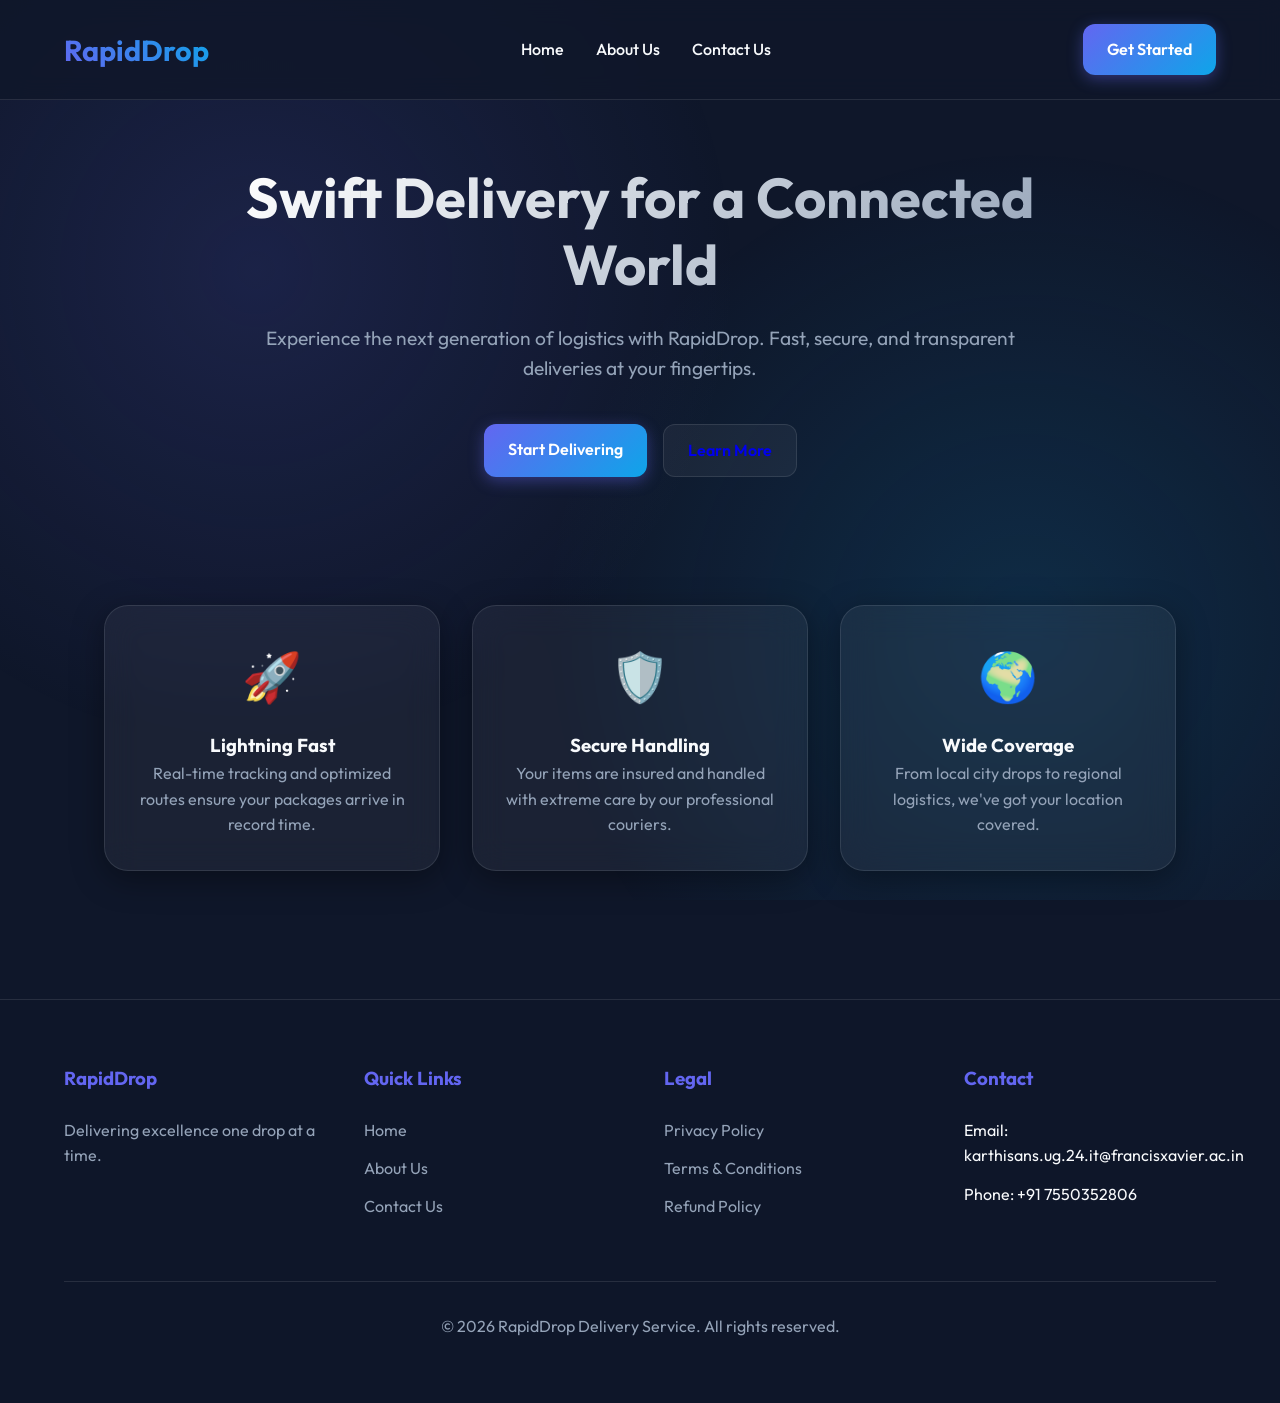
==== index.html @ e4d5ed43 "Initial commit" ====
<!DOCTYPE html>
<html lang="en">
<head>
    <meta charset="UTF-8">
    <meta name="viewport" content="width=device-width, initial-scale=1.0">
    <title>RapidDrop | Premium Delivery Service</title>
    <meta name="description" content="RapidDrop - Fast, secure, and reliable delivery service for your business and personal needs.">
    <link rel="stylesheet" href="style.css">
</head>
<body>
    <nav>
        <a href="index.html" class="logo">RapidDrop</a>
        <div class="nav-links">
            <a href="index.html">Home</a>
            <a href="about.html">About Us</a>
            <a href="contact.html">Contact Us</a>
        </div>
        <a href="contact.html" class="btn btn-primary">Get Started</a>
    </nav>

    <header class="container">
        <div class="header-content" style="text-align: center; max-width: 800px; margin: 0 auto;">
            <h1 style="background: linear-gradient(135deg, #fff 0%, #94a3b8 100%); -webkit-background-clip: text; -webkit-text-fill-color: transparent;">Swift Delivery for a Connected World</h1>
            <p style="font-size: 1.2rem; color: var(--text-muted); margin-bottom: 2.5rem;">Experience the next generation of logistics with RapidDrop. Fast, secure, and transparent deliveries at your fingertips.</p>
            <div style="display: flex; gap: 1rem; justify-content: center;">
                <a href="contact.html" class="btn btn-primary">Start Delivering</a>
                <a href="about.html" class="btn" style="border: 1px solid var(--glass-border); background: var(--glass);">Learn More</a>
            </div>
        </div>
    </header>

    <section class="container">
        <div style="display: grid; grid-template-columns: repeat(auto-fit, minmax(300px, 1fr)); gap: 2rem;">
            <div class="glass-card" style="padding: 2rem; text-align: center;">
                <div style="font-size: 3rem; margin-bottom: 1rem;">🚀</div>
                <h3>Lightning Fast</h3>
                <p style="color: var(--text-muted);">Real-time tracking and optimized routes ensure your packages arrive in record time.</p>
            </div>
            <div class="glass-card" style="padding: 2rem; text-align: center;">
                <div style="font-size: 3rem; margin-bottom: 1rem;">🛡️</div>
                <h3>Secure Handling</h3>
                <p style="color: var(--text-muted);">Your items are insured and handled with extreme care by our professional couriers.</p>
            </div>
            <div class="glass-card" style="padding: 2rem; text-align: center;">
                <div style="font-size: 3rem; margin-bottom: 1rem;">🌍</div>
                <h3>Wide Coverage</h3>
                <p style="color: var(--text-muted);">From local city drops to regional logistics, we've got your location covered.</p>
            </div>
        </div>
    </section>

    <footer class="footer">
        <div class="footer-content">
            <div class="footer-section">
                <h3>RapidDrop</h3>
                <p style="color: var(--text-muted);">Delivering excellence one drop at a time.</p>
            </div>
            <div class="footer-section">
                <h3>Quick Links</h3>
                <ul>
                    <li><a href="index.html">Home</a></li>
                    <li><a href="about.html">About Us</a></li>
                    <li><a href="contact.html">Contact Us</a></li>
                </ul>
            </div>
            <div class="footer-section">
                <h3>Legal</h3>
                <ul>
                    <li><a href="privacy-policy.html">Privacy Policy</a></li>
                    <li><a href="terms-and-conditions.html">Terms & Conditions</a></li>
                    <li><a href="refund-policy.html">Refund Policy</a></li>
                </ul>
            </div>
            <div class="footer-section">
                <h3>Contact</h3>
                <ul>
                    <li>Email: karthisans.ug.24.it@francisxavier.ac.in</li>
                    <li>Phone: +91 7550352806</li>
                </ul>
            </div>
        </div>
        <div class="footer-bottom">
            <p>&copy; 2026 RapidDrop Delivery Service. All rights reserved.</p>
        </div>
    </footer>
</body>
</html>
---- style.css ----
@import url('https://fonts.googleapis.com/css2?family=Outfit:wght@300;400;600;700&display=swap');

:root {
    --primary: #6366f1;
    --primary-hover: #4f46e5;
    --secondary: #0ea5e9;
    --background: #0f172a;
    --surface: rgba(30, 41, 59, 0.7);
    --text: #f8fafc;
    --text-muted: #94a3b8;
    --glass: rgba(255, 255, 255, 0.05);
    --glass-border: rgba(255, 255, 255, 0.1);
    --accent: #f43f5e;
    --success: #10b981;
    --card-shadow: 0 8px 32px 0 rgba(0, 0, 0, 0.37);
}

* {
    margin: 0;
    padding: 0;
    box-sizing: border-box;
}

body {
    font-family: 'Outfit', sans-serif;
    background-color: var(--background);
    color: var(--text);
    line-height: 1.6;
    overflow-x: hidden;
    min-height: 100vh;
}

/* Glassmorphism background */
body::before {
    content: "";
    position: fixed;
    top: 0;
    left: 0;
    width: 100%;
    height: 100%;
    background: 
        radial-gradient(circle at 20% 30%, rgba(99, 102, 241, 0.15) 0%, transparent 40%),
        radial-gradient(circle at 80% 70%, rgba(14, 165, 233, 0.15) 0%, transparent 40%);
    z-index: -1;
}

nav {
    position: sticky;
    top: 0;
    width: 100%;
    padding: 1.5rem 5%;
    display: flex;
    justify-content: space-between;
    align-items: center;
    background: rgba(15, 23, 42, 0.8);
    backdrop-filter: blur(12px);
    -webkit-backdrop-filter: blur(12px);
    border-bottom: 1px solid var(--glass-border);
    z-index: 1000;
}

.logo {
    font-size: 1.8rem;
    font-weight: 700;
    background: linear-gradient(45deg, var(--primary), var(--secondary));
    -webkit-background-clip: text;
    -webkit-text-fill-color: transparent;
    text-decoration: none;
}

.nav-links {
    display: flex;
    gap: 2rem;
}

.nav-links a {
    color: var(--text);
    text-decoration: none;
    font-weight: 500;
    transition: color 0.3s ease;
}

.nav-links a:hover {
    color: var(--primary);
}

.btn {
    padding: 0.8rem 1.5rem;
    border-radius: 12px;
    font-weight: 600;
    cursor: pointer;
    transition: all 0.3s ease;
    text-decoration: none;
    display: inline-block;
}

.btn-primary {
    background: linear-gradient(135deg, var(--primary), var(--secondary));
    color: white;
    border: none;
    box-shadow: 0 4px 15px rgba(99, 102, 241, 0.4);
}

.btn-primary:hover {
    transform: translateY(-2px);
    box-shadow: 0 6px 20px rgba(99, 102, 241, 0.6);
}

.container {
    max-width: 1200px;
    margin: 0 auto;
    padding: 4rem 5%;
}

.glass-card {
    background: var(--glass);
    backdrop-filter: blur(16px);
    -webkit-backdrop-filter: blur(16px);
    border: 1px solid var(--glass-border);
    border-radius: 24px;
    padding: 3rem;
    box-shadow: var(--card-shadow);
}

h1 {
    font-size: 3.5rem;
    margin-bottom: 1.5rem;
    line-height: 1.2;
}

.footer {
    background: rgba(15, 23, 42, 0.95);
    padding: 4rem 5%;
    border-top: 1px solid var(--glass-border);
    margin-top: 4rem;
}

.footer-content {
    max-width: 1200px;
    margin: 0 auto;
    display: grid;
    grid-template-columns: repeat(auto-fit, minmax(200px, 1fr));
    gap: 3rem;
}

.footer-section h3 {
    margin-bottom: 1.5rem;
    color: var(--primary);
}

.footer-section ul {
    list-style: none;
}

.footer-section ul li {
    margin-bottom: 0.8rem;
}

.footer-section a {
    color: var(--text-muted);
    text-decoration: none;
    transition: color 0.3s ease;
}

.footer-section a:hover {
    color: var(--text);
}

.footer-bottom {
    text-align: center;
    margin-top: 3rem;
    padding-top: 2rem;
    border-top: 1px solid var(--glass-border);
    color: var(--text-muted);
}

.legal-content {
    max-width: 800px;
    margin: 0 auto;
}

.legal-content h2 {
    margin: 2rem 0 1rem;
    color: var(--primary);
}

.legal-content p, .legal-content ul {
    margin-bottom: 1.2rem;
    color: var(--text-muted);
}

@media (max-width: 768px) {
    h1 {
        font-size: 2.5rem;
    }
    .nav-links {
        display: none;
    }
}
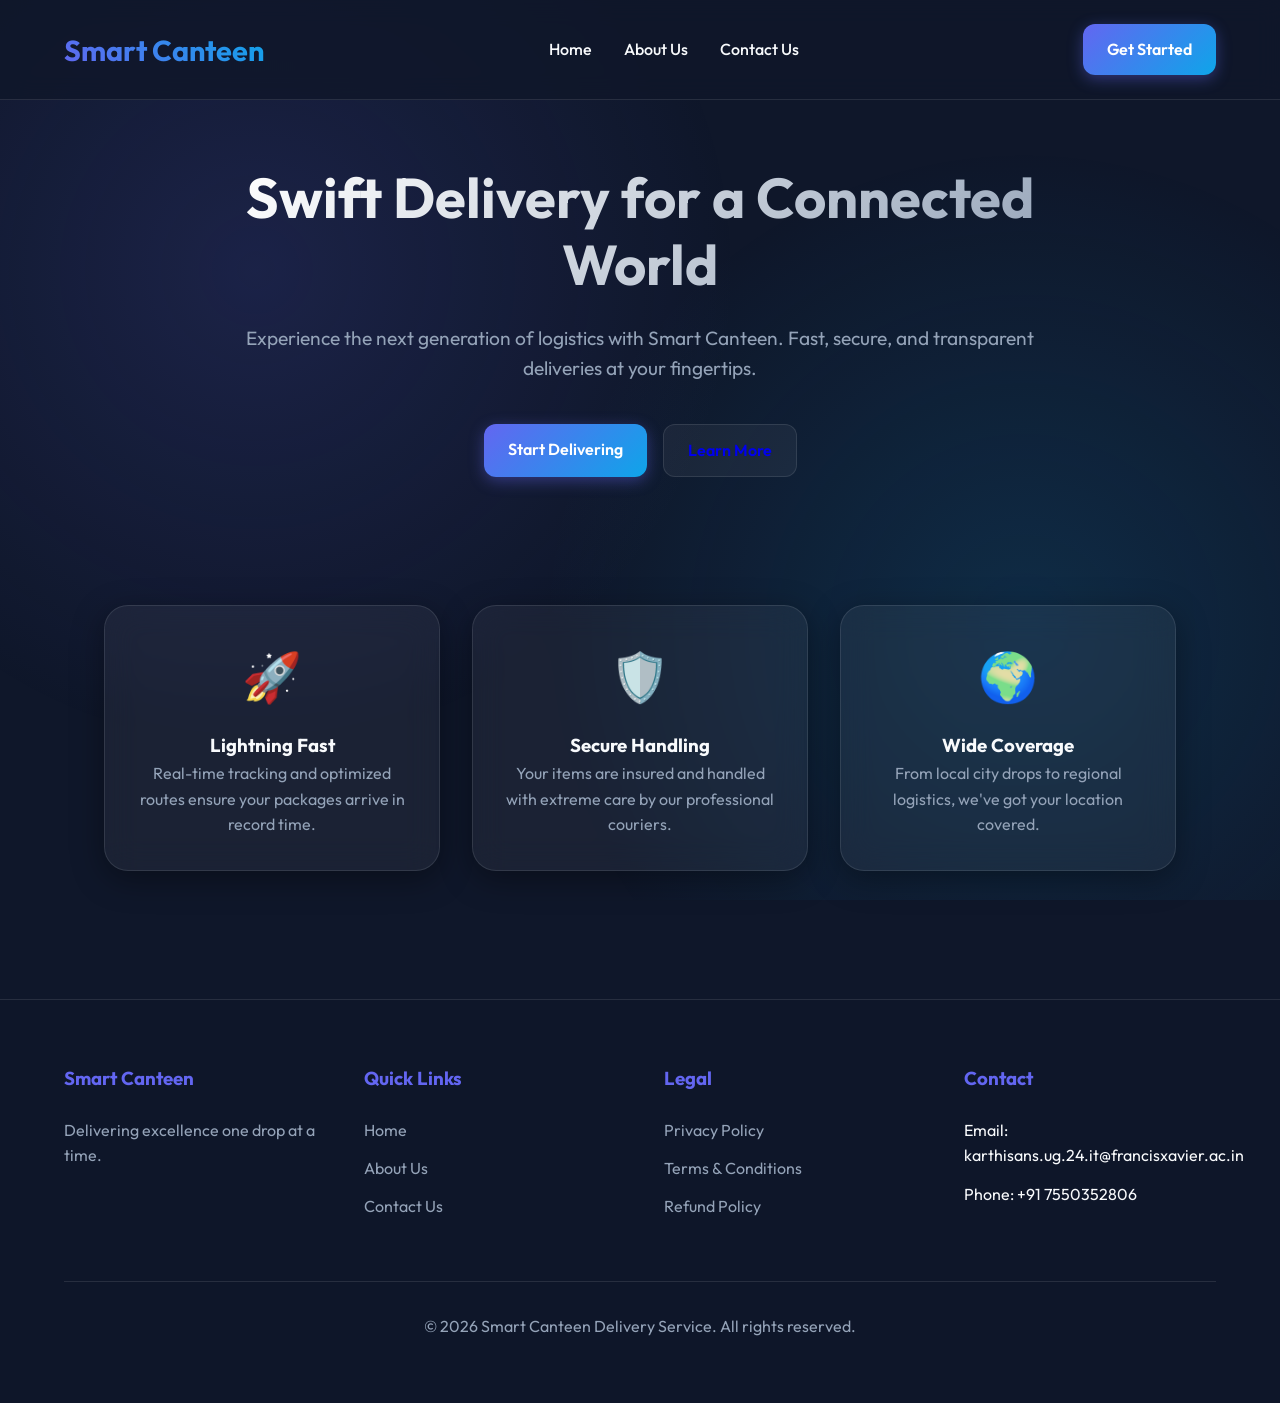
==== commit 4f6a653e: "name cndha" ====
--- a/index.html
+++ b/index.html
@@ -3,13 +3,13 @@
 <head>
     <meta charset="UTF-8">
     <meta name="viewport" content="width=device-width, initial-scale=1.0">
-    <title>RapidDrop | Premium Delivery Service</title>
-    <meta name="description" content="RapidDrop - Fast, secure, and reliable delivery service for your business and personal needs.">
+    <title>Smart Canteen | Premium Delivery Service</title>
+    <meta name="description" content="Smart Canteen - Fast, secure, and reliable delivery service for your business and personal needs.">
     <link rel="stylesheet" href="style.css">
 </head>
 <body>
     <nav>
-        <a href="index.html" class="logo">RapidDrop</a>
+        <a href="index.html" class="logo">Smart Canteen</a>
         <div class="nav-links">
             <a href="index.html">Home</a>
             <a href="about.html">About Us</a>
@@ -21,7 +21,7 @@
     <header class="container">
         <div class="header-content" style="text-align: center; max-width: 800px; margin: 0 auto;">
             <h1 style="background: linear-gradient(135deg, #fff 0%, #94a3b8 100%); -webkit-background-clip: text; -webkit-text-fill-color: transparent;">Swift Delivery for a Connected World</h1>
-            <p style="font-size: 1.2rem; color: var(--text-muted); margin-bottom: 2.5rem;">Experience the next generation of logistics with RapidDrop. Fast, secure, and transparent deliveries at your fingertips.</p>
+            <p style="font-size: 1.2rem; color: var(--text-muted); margin-bottom: 2.5rem;">Experience the next generation of logistics with Smart Canteen. Fast, secure, and transparent deliveries at your fingertips.</p>
             <div style="display: flex; gap: 1rem; justify-content: center;">
                 <a href="contact.html" class="btn btn-primary">Start Delivering</a>
                 <a href="about.html" class="btn" style="border: 1px solid var(--glass-border); background: var(--glass);">Learn More</a>
@@ -52,7 +52,7 @@
     <footer class="footer">
         <div class="footer-content">
             <div class="footer-section">
-                <h3>RapidDrop</h3>
+                <h3>Smart Canteen</h3>
                 <p style="color: var(--text-muted);">Delivering excellence one drop at a time.</p>
             </div>
             <div class="footer-section">
@@ -80,7 +80,7 @@
             </div>
         </div>
         <div class="footer-bottom">
-            <p>&copy; 2026 RapidDrop Delivery Service. All rights reserved.</p>
+            <p>&copy; 2026 Smart Canteen Delivery Service. All rights reserved.</p>
         </div>
     </footer>
 </body>
